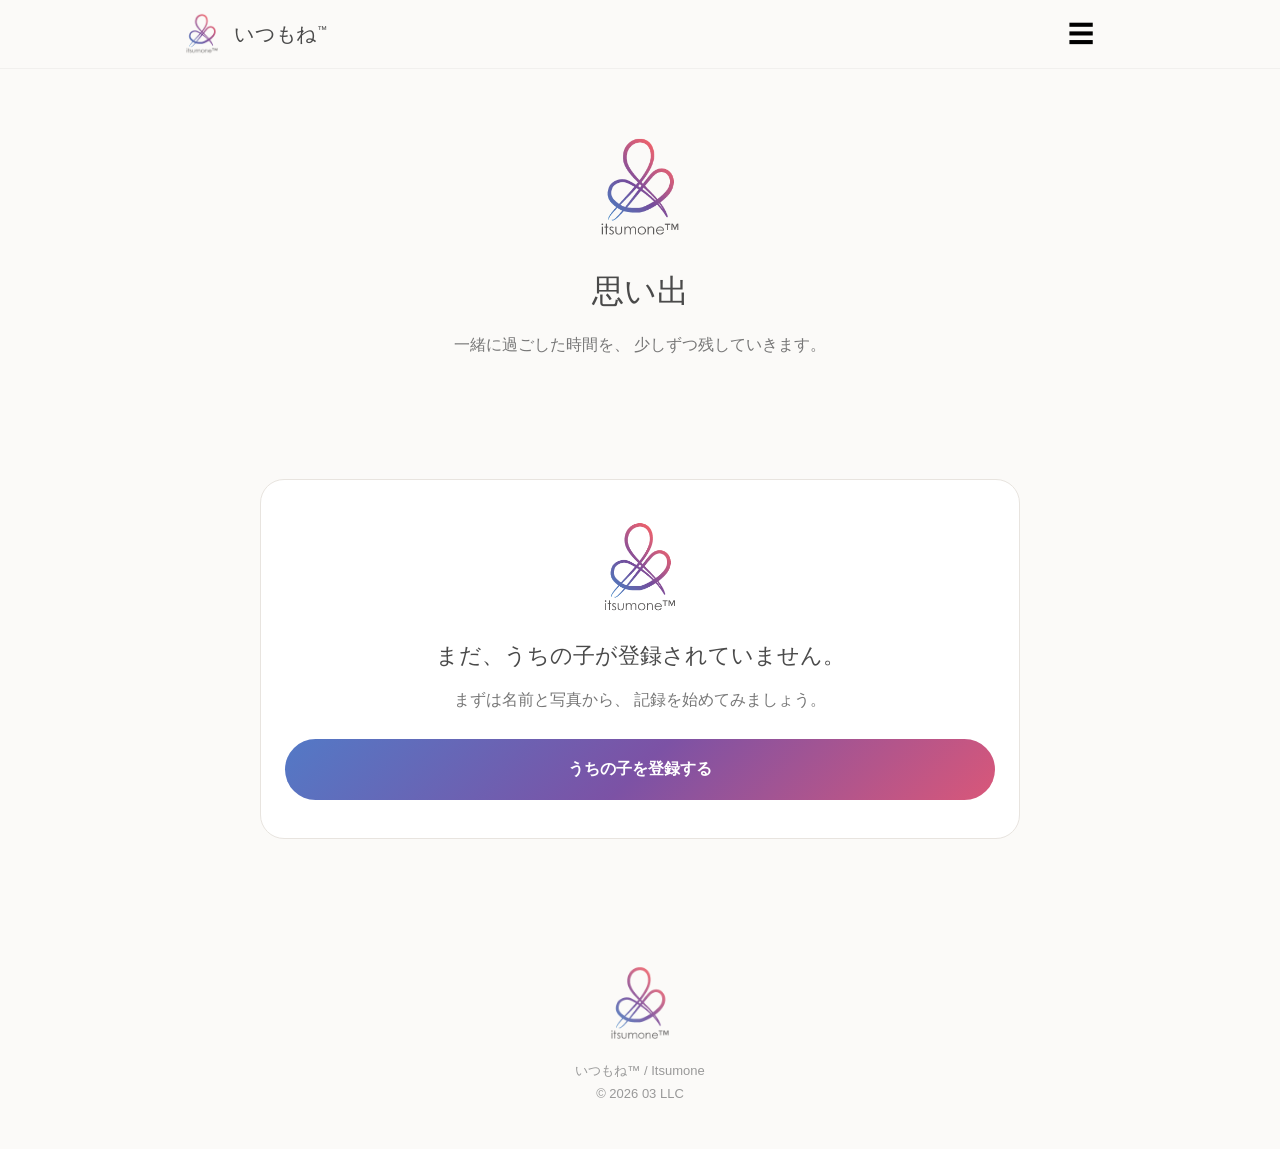
==== memories.html @ 847fab9c "Create memories.html" ====
<!DOCTYPE html>
<html lang="ja">

<head>

  <!-- =========================================================
       基本設定
       ========================================================= -->

  <!-- 文字コード -->
  <meta charset="UTF-8">

  <!-- スマートフォン対応 -->
  <meta
    name="viewport"
    content="width=device-width, initial-scale=1.0"
  >

  <!-- ページタイトル -->
  <title>思い出｜いつもね™</title>

  <!-- ページ説明 -->
  <meta
    name="description"
    content="いつもね™に登録した、うちの子との思い出や記念日を振り返るアーカイブページです。"
  >

  <!-- ブラウザUIのテーマカラー -->
  <meta
    name="theme-color"
    content="#ffffff"
  >


  <!-- =========================================================
       共通CSS
       ========================================================= -->

  <link
    rel="stylesheet"
    href="style.css"
  >


  <!-- =========================================================
       アイコン
       ========================================================= -->

  <link
    rel="icon"
    type="image/png"
    sizes="192x192"
    href="icons/icon-192.png"
  >

  <link
    rel="apple-touch-icon"
    href="icons/icon-192.png"
  >


  <!-- =========================================================
       memories.html 専用スタイル
       ========================================================= -->

  <style>

    /* ---------------------------------------------------------
       ページ全体
       --------------------------------------------------------- */

    .memories-wrap {
      max-width: 760px;
      margin: 0 auto;
    }


    /* ---------------------------------------------------------
       現在のうちの子
       --------------------------------------------------------- */

    .current-pet {
      display: flex;

      align-items: center;

      gap: 16px;

      margin-bottom: 30px;

      padding: 18px 20px;

      background: white;

      border: 1px solid var(--line);

      border-radius: var(--radius);
    }


    /* 丸いプロフィール写真 */
    .current-pet-photo {
      width: 72px;
      height: 72px;

      flex-shrink: 0;

      border-radius: 50%;

      object-fit: cover;

      background: #f2efeb;

      border: 1px solid var(--line);
    }


    /* 名前部分 */
    .current-pet-info {
      flex: 1;
    }


    .current-pet-name {
      margin: 0;

      font-size: 22px;

      font-weight: 500;
    }


    .current-pet-sub {
      margin-top: 4px;

      color: var(--subtext);

      font-size: 13px;
    }


    /* ---------------------------------------------------------
       セクション見出し
       --------------------------------------------------------- */

    .memory-section {
      margin-top: 36px;
    }


    .memory-section-title {
      margin: 0 0 16px;

      font-size: 21px;

      font-weight: 600;
    }


    /* ---------------------------------------------------------
       タイムライン
       --------------------------------------------------------- */

    .timeline {
      position: relative;

      margin: 0;

      padding: 0;

      list-style: none;
    }


    /* 左側の縦線 */
    .timeline::before {
      content: "";

      position: absolute;

      left: 13px;
      top: 10px;
      bottom: 10px;

      width: 2px;

      background: var(--line);
    }


    /* 1項目 */
    .timeline-item {
      position: relative;

      padding-left: 42px;

      margin-bottom: 22px;
    }


    /* 丸いポイント */
    .timeline-dot {
      position: absolute;

      left: 6px;
      top: 8px;

      width: 16px;
      height: 16px;

      border-radius: 50%;

      background:
        linear-gradient(
          135deg,
          var(--blue),
          var(--purple),
          var(--pink)
        );

      box-shadow:
        0 0 0 4px var(--bg);
    }


    /* タイムラインカード */
    .timeline-card {
      padding: 20px;

      background: white;

      border: 1px solid var(--line);

      border-radius: var(--radius-small);
    }


    .timeline-date {
      margin-bottom: 4px;

      color: var(--subtext);

      font-size: 13px;
    }


    .timeline-title {
      margin: 0 0 6px;

      font-size: 18px;

      font-weight: 600;
    }


    .timeline-text {
      margin: 0;

      color: var(--subtext);

      white-space: pre-wrap;
    }


    /* ---------------------------------------------------------
       思い出カード
       --------------------------------------------------------- */

    .memory-grid {
      display: grid;

      gap: 18px;
    }


    .memory-card {
      padding: 24px;

      background: white;

      border: 1px solid var(--line);

      border-radius: var(--radius);
    }


    .memory-card-icon {
      margin-bottom: 8px;

      font-size: 28px;
    }


    .memory-card h3 {
      margin: 0 0 8px;

      font-size: 18px;
    }


    .memory-card p {
      margin: 0;

      color: var(--subtext);

      white-space: pre-wrap;
    }


    /* ---------------------------------------------------------
       写真カード
       --------------------------------------------------------- */

    .photo-memory-card {
      overflow: hidden;

      padding: 0;

      background: white;

      border: 1px solid var(--line);

      border-radius: var(--radius);
    }


    .photo-memory-image {
      width: 100%;

      aspect-ratio: 4 / 3;

      object-fit: cover;

      background: #f2efeb;
    }


    .photo-memory-body {
      padding: 20px;
    }


    .photo-memory-body h3 {
      margin: 0 0 6px;

      font-size: 18px;
    }


    .photo-memory-body p {
      margin: 0;

      color: var(--subtext);
    }


    /* ---------------------------------------------------------
       操作ボタン
       --------------------------------------------------------- */

    .memory-actions {
      display: grid;

      gap: 12px;

      margin-top: 34px;
    }


    /* ---------------------------------------------------------
       データが無い場合
       --------------------------------------------------------- */

    .empty-state {
      padding: 38px 24px;

      text-align: center;

      background: white;

      border: 1px solid var(--line);

      border-radius: var(--radius);
    }


    .empty-state img {
      width: 100px;

      margin: 0 auto 18px;
    }


    .empty-state h2 {
      margin: 0 0 10px;

      font-size: 22px;

      font-weight: 500;
    }


    .empty-state p {
      margin: 0 0 24px;

      color: var(--subtext);
    }


    /* ---------------------------------------------------------
       PC表示
       --------------------------------------------------------- */

    @media (min-width: 700px) {

      .memory-grid {
        grid-template-columns:
          repeat(2, 1fr);
      }

    }

  </style>

</head>


<body>


  <!-- =========================================================
       ヘッダー
       ========================================================= -->

  <header>

    <div class="container header-inner">

      <!-- ロゴ＋ブランド名 -->
      <a
        href="index.html"
        class="brand"
      >

        <img
          src="icons/icon-192.png"
          alt="いつもね"
          class="brand-mark"
        >

        <div class="brand-name">
          いつもね<sup>™</sup>
        </div>

      </a>


      <!-- 将来メニュー用 -->
      <button
        class="menu-button"
        aria-label="メニュー"
        type="button"
      >
        ☰
      </button>

    </div>

  </header>



  <!-- =========================================================
       メイン
       ========================================================= -->

  <main>


    <!-- =======================================================
         ページタイトル
         ======================================================= -->

    <section class="page-hero">

      <div class="container">

        <img
          src="icons/icon-192.png"
          alt=""
          class="page-logo"
        >

        <h1 class="page-title">
          思い出
        </h1>

        <p class="page-subtitle">
          一緒に過ごした時間を、
          少しずつ残していきます。
        </p>

      </div>

    </section>



    <!-- =======================================================
         思い出アーカイブ本体
         ======================================================= -->

    <section>

      <div class="container">

        <div
          id="memories-root"
          class="memories-wrap"
        >
        </div>

      </div>

    </section>


  </main>



  <!-- =========================================================
       フッター
       ========================================================= -->

  <footer>

    <div class="container">

      <img
        src="icons/icon-192.png"
        alt=""
        class="footer-logo"
      >

      <div>
        いつもね™ / Itsumone
      </div>

      <div>
        © 2026 03 LLC
      </div>

    </div>

  </footer>



  <!-- =========================================================
       JavaScript
       ========================================================= -->

  <script>

    /* =========================================================
       保存データを読み込む
       ========================================================= */

    const pets =
      JSON.parse(
        localStorage.getItem("itsumonePets") || "[]"
      );


    /* 現在選択中の子 */
    const currentPetId =
      localStorage.getItem("itsumoneCurrentPet");


    /* 表示先 */
    const memoriesRoot =
      document.getElementById("memories-root");


    /* =========================================================
       HTMLエスケープ
       ========================================================= */

    function escapeHtml(value) {

      return String(value ?? "")
        .replaceAll("&", "&amp;")
        .replaceAll("<", "&lt;")
        .replaceAll(">", "&gt;")
        .replaceAll('"', "&quot;")
        .replaceAll("'", "&#039;");

    }


    /* =========================================================
       日付表示
       
       2020-01-05
       ↓
       2020年1月5日
       ========================================================= */

    function formatDate(dateString) {

      if (!dateString) {
        return "";
      }


      const date =
        new Date(
          dateString + "T00:00:00"
        );


      if (
        Number.isNaN(
          date.getTime()
        )
      ) {

        return dateString;

      }


      return (
        date.getFullYear() +
        "年" +
        (date.getMonth() + 1) +
        "月" +
        date.getDate() +
        "日"
      );

    }


    /* =========================================================
       現在の子を取得
       ========================================================= */

    function getCurrentPet() {

      if (pets.length === 0) {
        return null;
      }


      if (currentPetId) {

        const found =
          pets.find(
            pet =>
              String(pet.id) ===
              String(currentPetId)
          );


        if (found) {
          return found;
        }

      }


      /* IDが無ければ最後に登録した子 */
      return pets[pets.length - 1];

    }


    /* =========================================================
       タイムライン用データを作る
       ========================================================= */

    function buildTimeline(pet) {

      const items = [];


      /* 誕生日 */
      if (pet.birthday) {

        items.push({

          date:
            pet.birthday,

          title:
            "生まれた日",

          text:
            `${escapeHtml(pet.name)}の誕生日`

        });

      }


      /* うちに来た日 */
      if (pet.welcomeDay) {

        items.push({

          date:
            pet.welcomeDay,

          title:
            "うちに来た日",

          text:
            "家族になった大切な日"

        });

      }


      /* お別れした日 */
      if (pet.farewellDay) {

        items.push({

          date:
            pet.farewellDay,

          title:
            "お別れした日",

          text:
            "一緒に過ごした時間を、これからも。"

        });

      }


      /* 日付順に並べる */
      items.sort(
        (a, b) =>
          new Date(a.date) -
          new Date(b.date)
      );


      return items;

    }


    /* =========================================================
       メイン表示
       ========================================================= */

    function renderMemories() {

      const pet =
        getCurrentPet();


      /* ---------------------------------------------------------
         登録データが無い場合
         --------------------------------------------------------- */

      if (!pet) {

        memoriesRoot.innerHTML = `

          <div class="empty-state">

            <img
              src="icons/icon-192.png"
              alt=""
            >

            <h2>
              まだ、うちの子が登録されていません。
            </h2>

            <p>
              まずは名前と写真から、
              記録を始めてみましょう。
            </p>

            <a
              href="register.html"
              class="btn btn-primary"
            >
              うちの子を登録する
            </a>

          </div>

        `;

        return;
      }


      /* ---------------------------------------------------------
         写真
         --------------------------------------------------------- */

      const photo =
        pet.photo
          ? pet.photo
          : "icons/icon-192.png";


      /* ---------------------------------------------------------
         サブ情報
         --------------------------------------------------------- */

      const subParts = [];


      if (pet.species) {
        subParts.push(
          escapeHtml(pet.species)
        );
      }


      if (pet.nickname) {
        subParts.push(
          `呼び名：${escapeHtml(pet.nickname)}`
        );
      }


      const subText =
        subParts.join("・");


      /* ---------------------------------------------------------
         タイムライン
         --------------------------------------------------------- */

      const timeline =
        buildTimeline(pet);


      let timelineHtml = "";


      if (timeline.length > 0) {

        timelineHtml = `

          <div class="memory-section">

            <h2 class="memory-section-title">
              大切な日
            </h2>

            <ul class="timeline">

              ${timeline
                .map(
                  item => `

                    <li class="timeline-item">

                      <div class="timeline-dot"></div>

                      <div class="timeline-card">

                        <div class="timeline-date">
                          ${formatDate(item.date)}
                        </div>

                        <h3 class="timeline-title">
                          ${item.title}
                        </h3>

                        <p class="timeline-text">
                          ${item.text}
                        </p>

                      </div>

                    </li>

                  `
                )
                .join("")
              }

            </ul>

          </div>

        `;

      }


      /* ---------------------------------------------------------
         写真カード
         --------------------------------------------------------- */

      const photoHtml = `

        <div class="memory-section">

          <h2 class="memory-section-title">
            写真
          </h2>

          <div class="photo-memory-card">

            <img
              src="${photo}"
              alt="${escapeHtml(pet.name)}の写真"
              class="photo-memory-image"
            >

            <div class="photo-memory-body">

              <h3>
                ${escapeHtml(pet.name)}
              </h3>

              <p>
                大切な一枚。
              </p>

            </div>

          </div>

        </div>

      `;


      /* ---------------------------------------------------------
         その子らしさ
         --------------------------------------------------------- */

      const cards = [];


      if (pet.favorites) {

        cards.push(`

          <div class="memory-card">

            <div class="memory-card-icon">
              ❤️
            </div>

            <h3>
              好きなもの
            </h3>

            <p>
              ${escapeHtml(pet.favorites)}
            </p>

          </div>

        `);

      }


      if (pet.personality) {

        cards.push(`

          <div class="memory-card">

            <div class="memory-card-icon">
              🐾
            </div>

            <h3>
              性格・しぐさ
            </h3>

            <p>
              ${escapeHtml(pet.personality)}
            </p>

          </div>

        `);

      }


      if (pet.firstMemory) {

        cards.push(`

          <div class="memory-card">

            <div class="memory-card-icon">
              📝
            </div>

            <h3>
              思い出
            </h3>

            <p>
              ${escapeHtml(pet.firstMemory)}
            </p>

          </div>

        `);

      }


      let memoryCardsHtml = "";


      if (cards.length > 0) {

        memoryCardsHtml = `

          <div class="memory-section">

            <h2 class="memory-section-title">
              その子らしさ
            </h2>

            <div class="memory-grid">

              ${cards.join("")}

            </div>

          </div>

        `;

      }


      /* ---------------------------------------------------------
         ページ全体を組み立て
         --------------------------------------------------------- */

      memoriesRoot.innerHTML = `

        <!-- ================================================
             現在のうちの子
             ================================================ -->

        <div class="current-pet">

          <img
            src="${photo}"
            alt="${escapeHtml(pet.name)}の写真"
            class="current-pet-photo"
          >

          <div class="current-pet-info">

            <h2 class="current-pet-name">
              ${escapeHtml(pet.name)}
            </h2>

            ${
              subText
                ? `
                  <div class="current-pet-sub">
                    ${subText}
                  </div>
                `
                : ""
            }

          </div>

        </div>


        <!-- 写真 -->
        ${photoHtml}


        <!-- 大切な日 -->
        ${timelineHtml}


        <!-- 好きなもの・性格・思い出 -->
        ${memoryCardsHtml}


        <!-- ================================================
             今後追加していくための導線
             ================================================ -->

        <div class="memory-actions">

          <!--
            今後 memory-add.html を作ったら、
            ここから思い出を追加できるようにします。
          -->
          <a
            href="memory-add.html"
            class="btn btn-primary"
          >
            思い出を追加する
          </a>

          <!-- プロフィールへ戻る -->
          <a
            href="profile.html"
            class="btn btn-secondary"
          >
            プロフィールを見る
          </a>

          <!-- トップへ戻る -->
          <a
            href="index.html"
            class="btn btn-secondary"
          >
            トップへ戻る
          </a>

        </div>

      `;

    }


    /* =========================================================
       初回表示
       ========================================================= */

    renderMemories();

  </script>


</body>

</html>
---- style.css ----
/* =========================================================
   いつもね™ 共通スタイル
   ========================================================= */


/* =========================================================
   カラーパレット
   ========================================================= */

:root {

  /* ページ背景 */
  --bg: #fbfaf8;

  /* カード背景 */
  --card: #ffffff;

  /* メイン文字色 */
  --text: #4a4a4a;

  /* 補助文字色 */
  --subtext: #777777;

  /* 枠線 */
  --line: #e8e4df;

  /* ブランドカラー */
  --pink: #d95779;
  --purple: #7c52a5;
  --blue: #5379c6;

  /* 共通角丸 */
  --radius: 24px;

  /* 小さめ角丸 */
  --radius-small: 16px;
}


/* =========================================================
   基本リセット
   ========================================================= */

* {
  box-sizing: border-box;
}

html {
  scroll-behavior: smooth;
}

body {
  margin: 0;

  font-family:
    -apple-system,
    BlinkMacSystemFont,
    "Hiragino Kaku Gothic ProN",
    "Yu Gothic",
    "Helvetica Neue",
    Arial,
    sans-serif;

  background: var(--bg);
  color: var(--text);

  line-height: 1.8;
}

img {
  max-width: 100%;
  display: block;
}

a {
  color: inherit;
  text-decoration: none;
}

button,
input,
select,
textarea {
  font: inherit;
}


/* =========================================================
   共通コンテナ
   ========================================================= */

.container {
  width: min(92%, 920px);
  margin: 0 auto;
}


/* =========================================================
   ヘッダー
   ========================================================= */

header {
  position: sticky;
  top: 0;
  z-index: 10;

  background: rgba(251, 250, 248, 0.92);
  backdrop-filter: blur(10px);

  border-bottom: 1px solid rgba(0, 0, 0, 0.04);
}

.header-inner {
  height: 68px;

  display: flex;
  align-items: center;
  justify-content: space-between;
}

.brand {
  display: flex;
  align-items: center;
  gap: 10px;
}

.brand-mark {
  width: 44px;
  height: 44px;

  object-fit: contain;
}

.brand-name {
  font-size: 20px;
  font-weight: 500;

  letter-spacing: 0.04em;
}

.brand-name sup {
  font-size: 10px;
}

.menu-button {
  border: none;
  background: transparent;

  font-size: 26px;

  cursor: pointer;
}


/* =========================================================
   共通セクション
   ========================================================= */

section {
  padding: 80px 0;
}

.section-title {
  margin: 0 0 16px;

  text-align: center;

  font-size: 28px;
  font-weight: 500;
}

.section-lead {
  max-width: 620px;

  margin: 0 auto 42px;

  text-align: center;

  color: var(--subtext);
}


/* =========================================================
   ヒーロー
   ========================================================= */

.hero {
  min-height: 78vh;

  display: flex;
  align-items: center;

  text-align: center;

  padding: 64px 0 72px;
}

.hero-logo {
  width: 190px;

  margin: 0 auto 28px;
}

.hero h1 {
  margin: 0 0 10px;

  font-size: clamp(38px, 9vw, 64px);

  font-weight: 400;

  letter-spacing: 0.04em;
}

.hero h1 sup {
  font-size: 14px;
  vertical-align: super;
}

.hero-sub {
  margin: 0 0 28px;

  font-size: 16px;

  color: var(--subtext);

  letter-spacing: 0.08em;
}

.catch {
  margin: 0 0 18px;

  font-size: clamp(24px, 6vw, 38px);

  font-weight: 500;

  letter-spacing: 0.04em;
}

.lead {
  max-width: 580px;

  margin: 0 auto 36px;

  color: var(--subtext);

  font-size: 16px;
}


/* =========================================================
   ボタン
   ========================================================= */

.hero-buttons {
  display: grid;

  gap: 12px;

  max-width: 360px;

  margin: 0 auto;
}

.btn {
  display: block;

  padding: 16px 22px;

  border-radius: 999px;

  text-align: center;

  font-weight: 600;

  transition: 0.2s;
}

.btn-primary {
  color: white;

  background:
    linear-gradient(
      135deg,
      var(--blue),
      var(--purple),
      var(--pink)
    );
}

.btn-secondary {
  background: white;

  border: 1px solid var(--line);
}

.btn:hover {
  opacity: 0.85;

  transform: translateY(-1px);
}


/* =========================================================
   メッセージボックス
   ========================================================= */

.message-box {
  background: white;

  padding: 38px 28px;

  border-radius: var(--radius);

  border: 1px solid var(--line);

  text-align: center;
}

.message-box p {
  margin: 0;

  font-size: 18px;

  line-height: 2;
}


/* =========================================================
   機能カード
   ========================================================= */

.features {
  display: grid;

  gap: 18px;
}

.feature-card {
  padding: 26px;

  background: var(--card);

  border-radius: var(--radius);

  border: 1px solid var(--line);
}

.feature-icon {
  font-size: 30px;

  margin-bottom: 10px;
}

.feature-card h3 {
  margin: 0 0 8px;

  font-size: 19px;

  font-weight: 600;
}

.feature-card p {
  margin: 0;

  color: var(--subtext);
}


/* =========================================================
   ストーリー部分
   ========================================================= */

.story {
  text-align: center;
}

.story-lines {
  margin: 0 auto;

  max-width: 580px;

  font-size: 18px;

  line-height: 2.2;
}

.story-lines strong {
  font-size: 24px;

  font-weight: 500;
}


/* =========================================================
   CTA
   ========================================================= */

.cta-box {
  padding: 46px 26px;

  border-radius: 28px;

  text-align: center;

  background:
    linear-gradient(
      135deg,
      rgba(83, 121, 198, 0.08),
      rgba(124, 82, 165, 0.08),
      rgba(217, 87, 121, 0.08)
    );
}

.cta-box h2 {
  margin: 0 0 14px;

  font-size: 28px;

  font-weight: 500;
}

.cta-box p {
  margin: 0 0 26px;

  color: var(--subtext);
}

.cta-box .btn {
  max-width: 340px;

  margin: 0 auto;
}


/* =========================================================
   フォーム共通
   register.html などで使用
   ========================================================= */

.form-wrap {
  max-width: 640px;

  margin: 0 auto;
}

.form-card {
  background: white;

  padding: 28px;

  border-radius: var(--radius);

  border: 1px solid var(--line);
}

.form-group {
  margin-bottom: 26px;
}

.form-label {
  display: block;

  margin-bottom: 8px;

  font-weight: 600;
}

.form-note {
  margin-top: 6px;

  color: var(--subtext);

  font-size: 13px;
}

.form-input,
.form-select,
.form-textarea {
  width: 100%;

  padding: 14px 16px;

  background: #ffffff;

  border: 1px solid var(--line);

  border-radius: 14px;

  color: var(--text);
}

.form-textarea {
  min-height: 140px;

  resize: vertical;
}

.form-input:focus,
.form-select:focus,
.form-textarea:focus {
  outline: none;

  border-color: var(--purple);

  box-shadow:
    0 0 0 3px rgba(124, 82, 165, 0.10);
}


/* =========================================================
   プロフィール画像
   ========================================================= */

.profile-photo-wrap {
  text-align: center;

  margin-bottom: 30px;
}

.profile-photo {
  width: 140px;
  height: 140px;

  margin: 0 auto;

  border-radius: 50%;

  object-fit: cover;

  background: #f2efeb;

  border: 1px solid var(--line);
}


/* =========================================================
   ページタイトル
   register / profile / memories 用
   ========================================================= */

.page-hero {
  padding: 64px 0 40px;

  text-align: center;
}

.page-logo {
  width: 110px;

  margin: 0 auto 20px;
}

.page-title {
  margin: 0 0 10px;

  font-size: 32px;

  font-weight: 500;
}

.page-subtitle {
  margin: 0;

  color: var(--subtext);
}


/* =========================================================
   プロフィール情報
   ========================================================= */

.profile-card {
  max-width: 640px;

  margin: 0 auto;

  padding: 30px;

  background: white;

  border-radius: var(--radius);

  border: 1px solid var(--line);

  text-align: center;
}

.profile-name {
  margin: 14px 0 4px;

  font-size: 30px;

  font-weight: 500;
}

.profile-meta {
  color: var(--subtext);

  font-size: 14px;
}


/* =========================================================
   アーカイブ一覧
   ========================================================= */

.archive-grid {
  display: grid;

  gap: 18px;
}

.archive-card {
  padding: 24px;

  background: white;

  border-radius: var(--radius);

  border: 1px solid var(--line);
}

.archive-card h3 {
  margin: 0 0 8px;

  font-size: 18px;
}

.archive-card p {
  margin: 0;

  color: var(--subtext);
}


/* =========================================================
   フッター
   ========================================================= */

footer {
  padding: 44px 0;

  text-align: center;

  color: #999;

  font-size: 13px;
}

.footer-logo {
  width: 82px;

  margin: 0 auto 14px;

  opacity: 0.9;
}


/* =========================================================
   PC表示
   ========================================================= */

@media (min-width: 700px) {

  .features {
    grid-template-columns:
      repeat(2, 1fr);
  }

  .archive-grid {
    grid-template-columns:
      repeat(2, 1fr);
  }

}
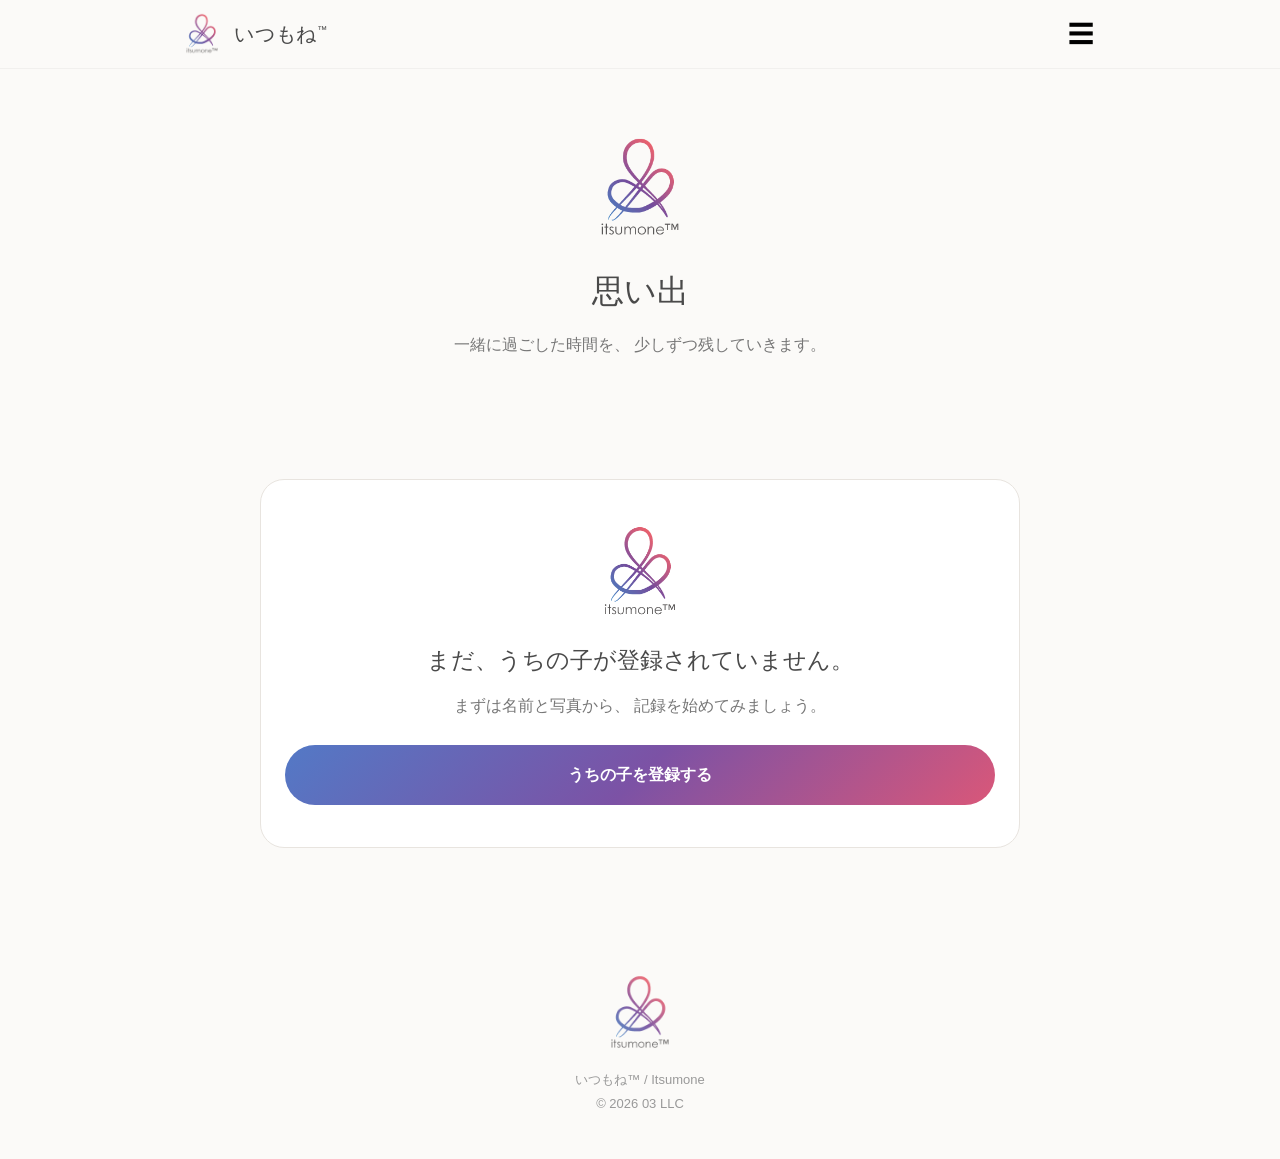
==== commit 65409084: "Update memories.html" ====
--- a/memories.html
+++ b/memories.html
@@ -19,10 +19,10 @@
   <!-- ページタイトル -->
   <title>思い出｜いつもね™</title>
 
-  <!-- ページ説明 -->
+  <!-- 検索エンジン向け説明 -->
   <meta
     name="description"
-    content="いつもね™に登録した、うちの子との思い出や記念日を振り返るアーカイブページです。"
+    content="いつもね™に登録した、うちの子との思い出や写真、記念日を振り返るアーカイブページです。"
   >
 
   <!-- ブラウザUIのテーマカラー -->
@@ -60,7 +60,7 @@
 
 
   <!-- =========================================================
-       memories.html 専用スタイル
+       memories.html 専用CSS
        ========================================================= -->
 
   <style>
@@ -76,14 +76,12 @@
 
 
     /* ---------------------------------------------------------
-       現在のうちの子
+       現在選択中のうちの子
        --------------------------------------------------------- */
 
     .current-pet {
       display: flex;
-
       align-items: center;
-
       gap: 16px;
 
       margin-bottom: 30px;
@@ -93,12 +91,10 @@
       background: white;
 
       border: 1px solid var(--line);
-
       border-radius: var(--radius);
     }
 
 
-    /* 丸いプロフィール写真 */
     .current-pet-photo {
       width: 72px;
       height: 72px;
@@ -115,7 +111,6 @@
     }
 
 
-    /* 名前部分 */
     .current-pet-info {
       flex: 1;
     }
@@ -125,7 +120,6 @@
       margin: 0;
 
       font-size: 22px;
-
       font-weight: 500;
     }
 
@@ -144,7 +138,7 @@
        --------------------------------------------------------- */
 
     .memory-section {
-      margin-top: 36px;
+      margin-top: 38px;
     }
 
 
@@ -152,20 +146,62 @@
       margin: 0 0 16px;
 
       font-size: 21px;
-
       font-weight: 600;
     }
 
 
     /* ---------------------------------------------------------
-       タイムライン
+       写真
+       --------------------------------------------------------- */
+
+    .main-photo-card {
+      overflow: hidden;
+
+      background: white;
+
+      border: 1px solid var(--line);
+      border-radius: var(--radius);
+    }
+
+
+    .main-photo-image {
+      width: 100%;
+
+      aspect-ratio: 4 / 3;
+
+      object-fit: cover;
+
+      background: #f2efeb;
+    }
+
+
+    .main-photo-body {
+      padding: 20px;
+    }
+
+
+    .main-photo-body h3 {
+      margin: 0 0 6px;
+
+      font-size: 18px;
+    }
+
+
+    .main-photo-body p {
+      margin: 0;
+
+      color: var(--subtext);
+    }
+
+
+    /* ---------------------------------------------------------
+       基本プロフィール由来のタイムライン
        --------------------------------------------------------- */
 
     .timeline {
       position: relative;
 
       margin: 0;
-
       padding: 0;
 
       list-style: none;
@@ -179,8 +215,8 @@
       position: absolute;
 
       left: 13px;
-      top: 10px;
-      bottom: 10px;
+      top: 8px;
+      bottom: 8px;
 
       width: 2px;
 
@@ -188,7 +224,6 @@
     }
 
 
-    /* 1項目 */
     .timeline-item {
       position: relative;
 
@@ -198,7 +233,6 @@
     }
 
 
-    /* 丸いポイント */
     .timeline-dot {
       position: absolute;
 
@@ -223,14 +257,12 @@
     }
 
 
-    /* タイムラインカード */
     .timeline-card {
       padding: 20px;
 
       background: white;
 
       border: 1px solid var(--line);
-
       border-radius: var(--radius-small);
     }
 
@@ -248,7 +280,6 @@
       margin: 0 0 6px;
 
       font-size: 18px;
-
       font-weight: 600;
     }
 
@@ -263,7 +294,7 @@
 
 
     /* ---------------------------------------------------------
-       思い出カード
+       その子らしさカード
        --------------------------------------------------------- */
 
     .memory-grid {
@@ -279,7 +310,6 @@
       background: white;
 
       border: 1px solid var(--line);
-
       border-radius: var(--radius);
     }
 
@@ -307,48 +337,119 @@
     }
 
 
+    /* =========================================================
+       追加された思い出
+       ========================================================= */
+
+    .added-memory-list {
+      display: grid;
+
+      gap: 20px;
+    }
+
+
+    .added-memory-card {
+      overflow: hidden;
+
+      background: white;
+
+      border: 1px solid var(--line);
+      border-radius: var(--radius);
+    }
+
+
+    /* 思い出写真 */
+    .added-memory-photo {
+      width: 100%;
+
+      aspect-ratio: 4 / 3;
+
+      object-fit: cover;
+
+      background: #f2efeb;
+    }
+
+
+    .added-memory-body {
+      padding: 22px;
+    }
+
+
+    /* 日付とカテゴリ */
+    .added-memory-meta {
+      display: flex;
+      flex-wrap: wrap;
+      gap: 8px;
+
+      margin-bottom: 10px;
+    }
+
+
+    .memory-date-badge,
+    .memory-category-badge,
+    .memory-place-badge {
+      display: inline-block;
+
+      padding: 4px 9px;
+
+      border-radius: 999px;
+
+      background: #f4f1ee;
+
+      color: var(--subtext);
+
+      font-size: 12px;
+    }
+
+
+    /* タイトル */
+    .added-memory-title {
+      margin: 0 0 10px;
+
+      font-size: 20px;
+      font-weight: 600;
+    }
+
+
+    /* 本文 */
+    .added-memory-text {
+      margin: 0;
+
+      color: var(--subtext);
+
+      line-height: 1.9;
+
+      white-space: pre-wrap;
+    }
+
+
     /* ---------------------------------------------------------
-       写真カード
+       日付不明の表示
        --------------------------------------------------------- */
 
-    .photo-memory-card {
-      overflow: hidden;
-
-      padding: 0;
+    .unknown-date {
+      opacity: 0.8;
+    }
+
+
+    /* ---------------------------------------------------------
+       思い出がまだない場合
+       --------------------------------------------------------- */
+
+    .no-memories {
+      padding: 34px 24px;
+
+      text-align: center;
 
       background: white;
 
       border: 1px solid var(--line);
-
       border-radius: var(--radius);
     }
 
 
-    .photo-memory-image {
-      width: 100%;
-
-      aspect-ratio: 4 / 3;
-
-      object-fit: cover;
-
-      background: #f2efeb;
-    }
-
-
-    .photo-memory-body {
-      padding: 20px;
-    }
-
-
-    .photo-memory-body h3 {
-      margin: 0 0 6px;
-
-      font-size: 18px;
-    }
-
-
-    .photo-memory-body p {
-      margin: 0;
+    .no-memories p {
+      margin: 0 0 22px;
 
       color: var(--subtext);
     }
@@ -363,23 +464,22 @@
 
       gap: 12px;
 
-      margin-top: 34px;
+      margin-top: 36px;
     }
 
 
     /* ---------------------------------------------------------
-       データが無い場合
+       登録データがない場合
        --------------------------------------------------------- */
 
     .empty-state {
-      padding: 38px 24px;
+      padding: 42px 24px;
 
       text-align: center;
 
       background: white;
 
       border: 1px solid var(--line);
-
       border-radius: var(--radius);
     }
 
@@ -394,8 +494,7 @@
     .empty-state h2 {
       margin: 0 0 10px;
 
-      font-size: 22px;
-
+      font-size: 23px;
       font-weight: 500;
     }
 
@@ -436,7 +535,9 @@
 
     <div class="container header-inner">
 
-      <!-- ロゴ＋ブランド名 -->
+      <!--
+        ロゴ＋ブランド名
+      -->
       <a
         href="index.html"
         class="brand"
@@ -455,7 +556,10 @@
       </a>
 
 
-      <!-- 将来メニュー用 -->
+      <!--
+        将来のメニュー用ボタン
+        現段階では表示のみ
+      -->
       <button
         class="menu-button"
         aria-label="メニュー"
@@ -514,6 +618,10 @@
 
       <div class="container">
 
+        <!--
+          JavaScriptでここに
+          現在のうちの子の思い出を表示します。
+        -->
         <div
           id="memories-root"
           class="memories-wrap"
@@ -564,7 +672,7 @@
   <script>
 
     /* =========================================================
-       保存データを読み込む
+       localStorageから「うちの子」一覧を読む
        ========================================================= */
 
     const pets =
@@ -573,18 +681,37 @@
       );
 
 
-    /* 現在選択中の子 */
+    /* =========================================================
+       現在選択中のうちの子ID
+       ========================================================= */
+
     const currentPetId =
       localStorage.getItem("itsumoneCurrentPet");
 
 
-    /* 表示先 */
+    /* =========================================================
+       memory-add.html で追加された思い出を読む
+       ========================================================= */
+
+    const allMemories =
+      JSON.parse(
+        localStorage.getItem("itsumoneMemories") || "[]"
+      );
+
+
+    /* =========================================================
+       表示先
+       ========================================================= */
+
     const memoriesRoot =
       document.getElementById("memories-root");
 
 
     /* =========================================================
        HTMLエスケープ
+       
+       ユーザー入力をそのままHTMLとして解釈しないための
+       基本的な安全対策です。
        ========================================================= */
 
     function escapeHtml(value) {
@@ -600,15 +727,16 @@
 
 
     /* =========================================================
-       日付表示
+       日付を日本語表示へ変換
        
-       2020-01-05
+       2026-09-18
        ↓
-       2020年1月5日
+       2026年9月18日
        ========================================================= */
 
     function formatDate(dateString) {
 
+      /* 日付が無ければ空文字 */
       if (!dateString) {
         return "";
       }
@@ -620,6 +748,7 @@
         );
 
 
+      /* 不正な日付なら元の値を返す */
       if (
         Number.isNaN(
           date.getTime()
@@ -644,16 +773,18 @@
 
 
     /* =========================================================
-       現在の子を取得
+       現在選択中のうちの子を取得
        ========================================================= */
 
     function getCurrentPet() {
 
+      /* 登録が無い */
       if (pets.length === 0) {
         return null;
       }
 
 
+      /* currentPetId が保存されている場合 */
       if (currentPetId) {
 
         const found =
@@ -664,6 +795,7 @@
           );
 
 
+        /* 見つかればその子 */
         if (found) {
           return found;
         }
@@ -671,14 +803,14 @@
       }
 
 
-      /* IDが無ければ最後に登録した子 */
+      /* 見つからなければ最後に登録した子 */
       return pets[pets.length - 1];
 
     }
 
 
     /* =========================================================
-       タイムライン用データを作る
+       基本プロフィールの「大切な日」を作る
        ========================================================= */
 
     function buildTimeline(pet) {
@@ -686,7 +818,10 @@
       const items = [];
 
 
-      /* 誕生日 */
+      /* ---------------------------------------------------------
+         誕生日
+         --------------------------------------------------------- */
+
       if (pet.birthday) {
 
         items.push({
@@ -705,7 +840,10 @@
       }
 
 
-      /* うちに来た日 */
+      /* ---------------------------------------------------------
+         うちに来た日
+         --------------------------------------------------------- */
+
       if (pet.welcomeDay) {
 
         items.push({
@@ -724,7 +862,10 @@
       }
 
 
-      /* お別れした日 */
+      /* ---------------------------------------------------------
+         お別れした日
+         --------------------------------------------------------- */
+
       if (pet.farewellDay) {
 
         items.push({
@@ -743,7 +884,10 @@
       }
 
 
-      /* 日付順に並べる */
+      /* ---------------------------------------------------------
+         日付の古い順に並べる
+         --------------------------------------------------------- */
+
       items.sort(
         (a, b) =>
           new Date(a.date) -
@@ -757,6 +901,275 @@
 
 
     /* =========================================================
+       現在の子の「追加された思い出」だけを取得
+       ========================================================= */
+
+    function getPetMemories(pet) {
+
+      return allMemories.filter(
+        memory =>
+          String(memory.petId) ===
+          String(pet.id)
+      );
+
+    }
+
+
+    /* =========================================================
+       追加された思い出を並べ替える
+       
+       日付あり
+       → 新しい順
+
+       日付なし
+       → 登録日時の新しい順
+       ========================================================= */
+
+    function sortMemories(memories) {
+
+      return [...memories].sort(
+        (a, b) => {
+
+          /* 両方に日付がある */
+          if (a.date && b.date) {
+
+            return (
+              new Date(b.date) -
+              new Date(a.date)
+            );
+
+          }
+
+
+          /* aだけ日付あり */
+          if (a.date && !b.date) {
+            return -1;
+          }
+
+
+          /* bだけ日付あり */
+          if (!a.date && b.date) {
+            return 1;
+          }
+
+
+          /* どちらも日付なし */
+          return (
+            new Date(b.createdAt || 0) -
+            new Date(a.createdAt || 0)
+          );
+
+        }
+      );
+
+    }
+
+
+    /* =========================================================
+       追加された思い出のHTMLを作る
+       ========================================================= */
+
+    function buildAddedMemoriesHtml(pet) {
+
+      /* 現在の子の思い出だけ */
+      const petMemories =
+        getPetMemories(pet);
+
+
+      /* 日付順に並び替え */
+      const sortedMemories =
+        sortMemories(petMemories);
+
+
+      /* ---------------------------------------------------------
+         まだ追加された思い出が無い場合
+         --------------------------------------------------------- */
+
+      if (sortedMemories.length === 0) {
+
+        return `
+
+          <div class="memory-section">
+
+            <h2 class="memory-section-title">
+              思い出の記録
+            </h2>
+
+            <div class="no-memories">
+
+              <p>
+                まだ追加された思い出はありません。
+                <br>
+                写真でも、出来事でも、
+                何気ない一日でも残してみましょう。
+              </p>
+
+              <a
+                href="memory-add.html"
+                class="btn btn-primary"
+              >
+                最初の思い出を追加する
+              </a>
+
+            </div>
+
+          </div>
+
+        `;
+
+      }
+
+
+      /* ---------------------------------------------------------
+         思い出カードを作る
+         --------------------------------------------------------- */
+
+      const cardsHtml =
+        sortedMemories
+          .map(
+            memory => {
+
+              /* ---------------------------------------------
+                 写真
+                 --------------------------------------------- */
+
+              const photoHtml =
+                memory.photo
+                  ? `
+                    <img
+                      src="${memory.photo}"
+                      alt="${escapeHtml(memory.title)}"
+                      class="added-memory-photo"
+                    >
+                  `
+                  : "";
+
+
+              /* ---------------------------------------------
+                 日付
+                 --------------------------------------------- */
+
+              const dateHtml =
+                memory.date
+                  ? `
+                    <span class="memory-date-badge">
+                      ${formatDate(memory.date)}
+                    </span>
+                  `
+                  : `
+                    <span class="memory-date-badge unknown-date">
+                      日付なし
+                    </span>
+                  `;
+
+
+              /* ---------------------------------------------
+                 カテゴリ
+                 --------------------------------------------- */
+
+              const categoryHtml =
+                memory.category
+                  ? `
+                    <span class="memory-category-badge">
+                      ${escapeHtml(memory.category)}
+                    </span>
+                  `
+                  : "";
+
+
+              /* ---------------------------------------------
+                 場所
+                 --------------------------------------------- */
+
+              const placeHtml =
+                memory.place
+                  ? `
+                    <span class="memory-place-badge">
+                      📍 ${escapeHtml(memory.place)}
+                    </span>
+                  `
+                  : "";
+
+
+              /* ---------------------------------------------
+                 本文
+                 --------------------------------------------- */
+
+              const textHtml =
+                memory.text
+                  ? `
+                    <p class="added-memory-text">
+                      ${escapeHtml(memory.text)}
+                    </p>
+                  `
+                  : "";
+
+
+              /* ---------------------------------------------
+                 カード全体
+                 --------------------------------------------- */
+
+              return `
+
+                <article class="added-memory-card">
+
+                  ${photoHtml}
+
+                  <div class="added-memory-body">
+
+                    <div class="added-memory-meta">
+
+                      ${dateHtml}
+
+                      ${categoryHtml}
+
+                      ${placeHtml}
+
+                    </div>
+
+                    <h3 class="added-memory-title">
+                      ${escapeHtml(memory.title)}
+                    </h3>
+
+                    ${textHtml}
+
+                  </div>
+
+                </article>
+
+              `;
+
+            }
+          )
+          .join("");
+
+
+      /* ---------------------------------------------------------
+         セクション全体
+         --------------------------------------------------------- */
+
+      return `
+
+        <div class="memory-section">
+
+          <h2 class="memory-section-title">
+            思い出の記録
+          </h2>
+
+          <div class="added-memory-list">
+
+            ${cardsHtml}
+
+          </div>
+
+        </div>
+
+      `;
+
+    }
+
+
+    /* =========================================================
        メイン表示
        ========================================================= */
 
@@ -766,9 +1179,9 @@
         getCurrentPet();
 
 
-      /* ---------------------------------------------------------
-         登録データが無い場合
-         --------------------------------------------------------- */
+      /* =======================================================
+         うちの子がまだ登録されていない場合
+         ======================================================= */
 
       if (!pet) {
 
@@ -802,12 +1215,13 @@
         `;
 
         return;
-      }
-
-
-      /* ---------------------------------------------------------
-         写真
-         --------------------------------------------------------- */
+
+      }
+
+
+      /* =======================================================
+         プロフィール写真
+         ======================================================= */
 
       const photo =
         pet.photo
@@ -815,24 +1229,28 @@
           : "icons/icon-192.png";
 
 
-      /* ---------------------------------------------------------
+      /* =======================================================
          サブ情報
-         --------------------------------------------------------- */
+         ======================================================= */
 
       const subParts = [];
 
 
       if (pet.species) {
+
         subParts.push(
           escapeHtml(pet.species)
         );
+
       }
 
 
       if (pet.nickname) {
+
         subParts.push(
           `呼び名：${escapeHtml(pet.nickname)}`
         );
+
       }
 
 
@@ -840,9 +1258,9 @@
         subParts.join("・");
 
 
-      /* ---------------------------------------------------------
-         タイムライン
-         --------------------------------------------------------- */
+      /* =======================================================
+         基本プロフィール由来のタイムライン
+         ======================================================= */
 
       const timeline =
         buildTimeline(pet);
@@ -903,9 +1321,9 @@
       }
 
 
-      /* ---------------------------------------------------------
-         写真カード
-         --------------------------------------------------------- */
+      /* =======================================================
+         メイン写真
+         ======================================================= */
 
       const photoHtml = `
 
@@ -915,22 +1333,22 @@
             写真
           </h2>
 
-          <div class="photo-memory-card">
+          <div class="main-photo-card">
 
             <img
               src="${photo}"
               alt="${escapeHtml(pet.name)}の写真"
-              class="photo-memory-image"
+              class="main-photo-image"
             >
 
-            <div class="photo-memory-body">
+            <div class="main-photo-body">
 
               <h3>
                 ${escapeHtml(pet.name)}
               </h3>
 
               <p>
-                大切な一枚。
+                いつもね、一緒に。
               </p>
 
             </div>
@@ -942,13 +1360,14 @@
       `;
 
 
-      /* ---------------------------------------------------------
+      /* =======================================================
          その子らしさ
-         --------------------------------------------------------- */
+         ======================================================= */
 
       const cards = [];
 
 
+      /* 好きなもの */
       if (pet.favorites) {
 
         cards.push(`
@@ -974,6 +1393,7 @@
       }
 
 
+      /* 性格・しぐさ */
       if (pet.personality) {
 
         cards.push(`
@@ -999,6 +1419,7 @@
       }
 
 
+      /* 最初に登録した思い出 */
       if (pet.firstMemory) {
 
         cards.push(`
@@ -1010,7 +1431,7 @@
             </div>
 
             <h3>
-              思い出
+              最初に残した思い出
             </h3>
 
             <p>
@@ -1024,12 +1445,12 @@
       }
 
 
-      let memoryCardsHtml = "";
+      let personalityHtml = "";
 
 
       if (cards.length > 0) {
 
-        memoryCardsHtml = `
+        personalityHtml = `
 
           <div class="memory-section">
 
@@ -1050,9 +1471,17 @@
       }
 
 
-      /* ---------------------------------------------------------
-         ページ全体を組み立て
-         --------------------------------------------------------- */
+      /* =======================================================
+         memory-add.html で追加した思い出
+         ======================================================= */
+
+      const addedMemoriesHtml =
+        buildAddedMemoriesHtml(pet);
+
+
+      /* =======================================================
+         ページ全体
+         ======================================================= */
 
       memoriesRoot.innerHTML = `
 
@@ -1089,28 +1518,40 @@
         </div>
 
 
-        <!-- 写真 -->
+        <!-- ================================================
+             基本プロフィール写真
+             ================================================ -->
+
         ${photoHtml}
 
 
-        <!-- 大切な日 -->
+        <!-- ================================================
+             大切な日
+             ================================================ -->
+
         ${timelineHtml}
 
 
-        <!-- 好きなもの・性格・思い出 -->
-        ${memoryCardsHtml}
-
-
         <!-- ================================================
-             今後追加していくための導線
+             その子らしさ
              ================================================ -->
 
+        ${personalityHtml}
+
+
+        <!-- ================================================
+             memory-add.html で追加した思い出
+             ================================================ -->
+
+        ${addedMemoriesHtml}
+
+
+        <!-- ================================================
+             操作ボタン
+             ================================================ -->
+
         <div class="memory-actions">
 
-          <!--
-            今後 memory-add.html を作ったら、
-            ここから思い出を追加できるようにします。
-          -->
           <a
             href="memory-add.html"
             class="btn btn-primary"
@@ -1118,7 +1559,6 @@
             思い出を追加する
           </a>
 
-          <!-- プロフィールへ戻る -->
           <a
             href="profile.html"
             class="btn btn-secondary"
@@ -1126,7 +1566,6 @@
             プロフィールを見る
           </a>
 
-          <!-- トップへ戻る -->
           <a
             href="index.html"
             class="btn btn-secondary"
